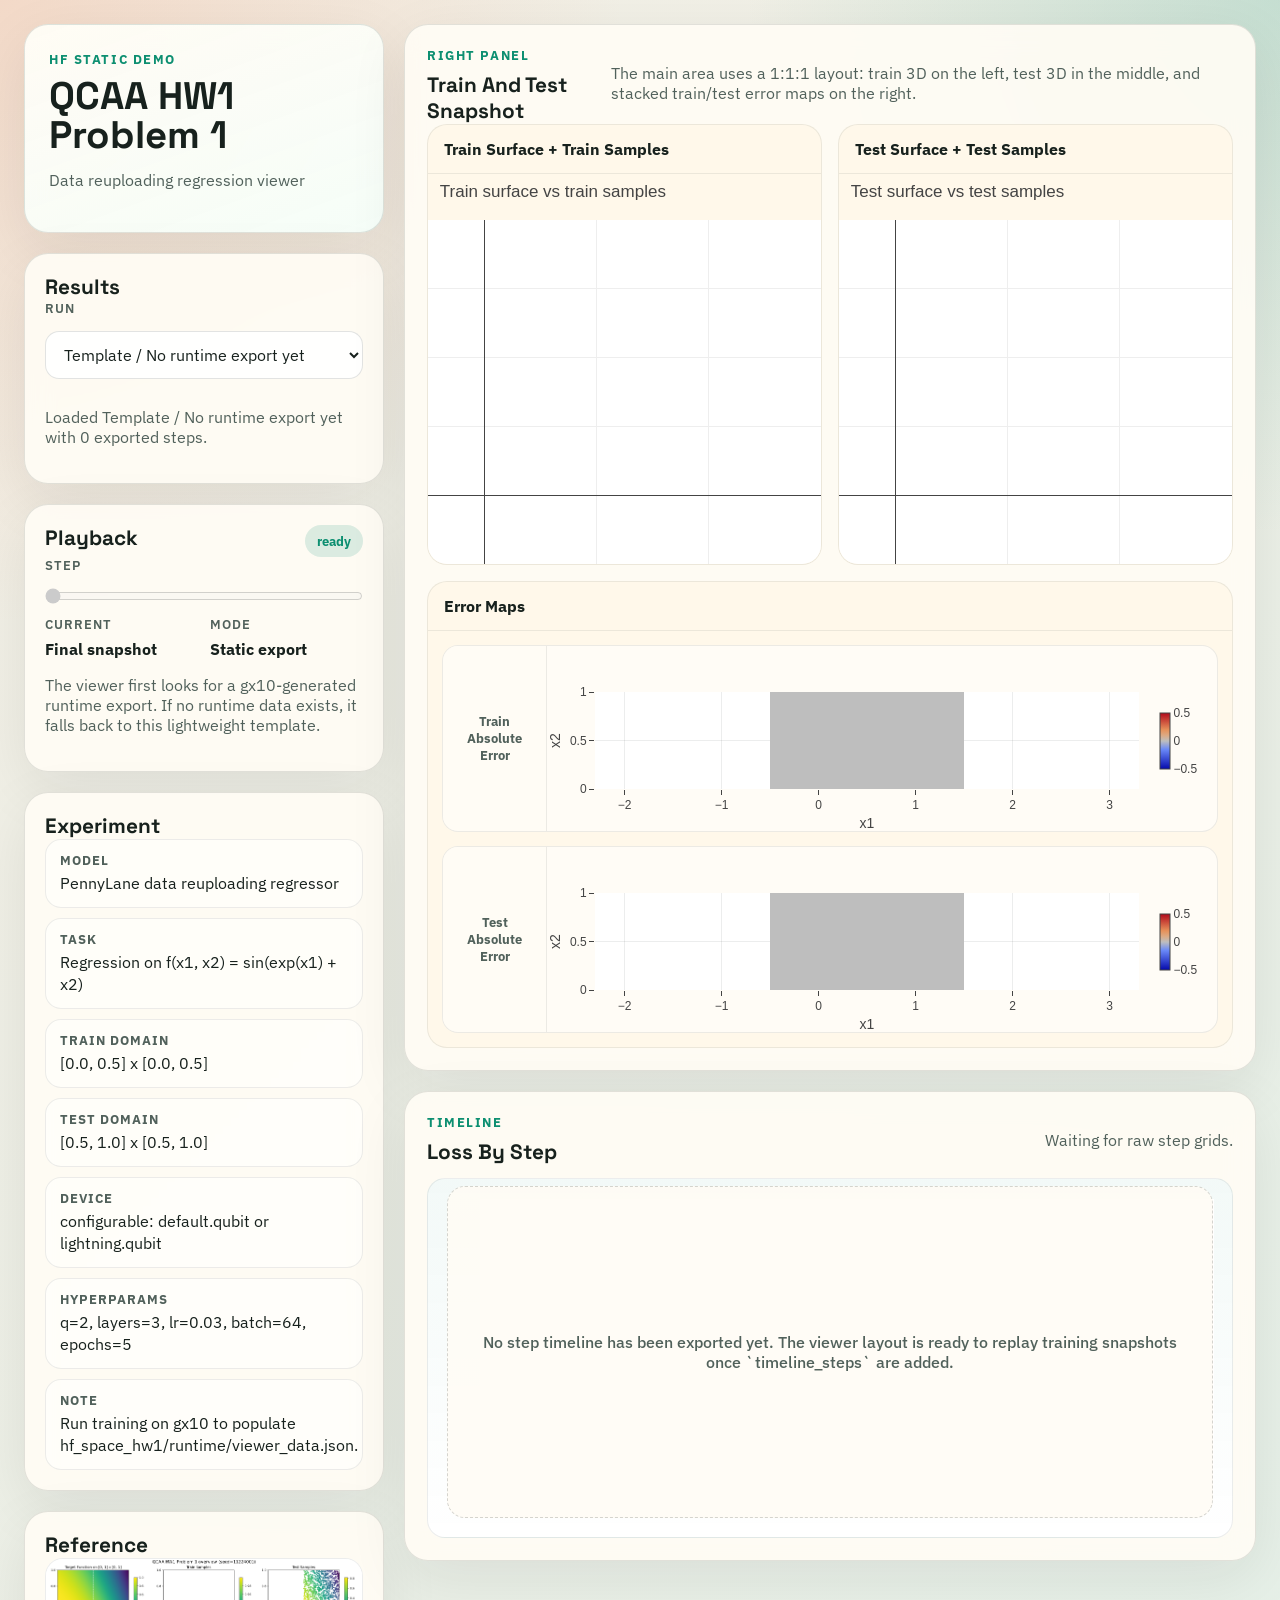
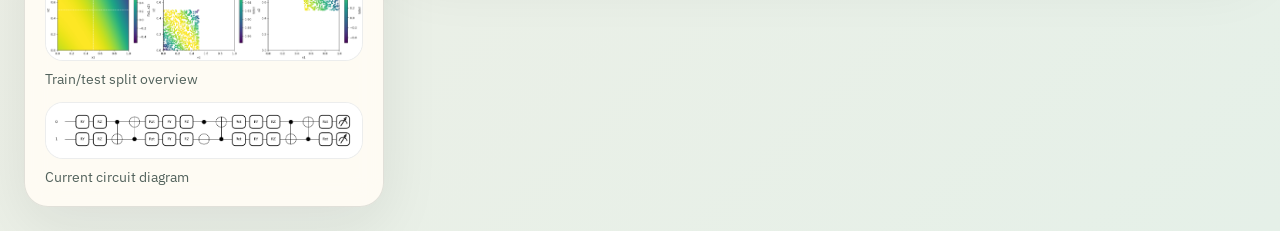
==== hf_space_hw1/index.html @ b0108cc0 "Improve HW1 train-test viewer layout" ====
<!doctype html>
<html lang="en">
  <head>
    <meta charset="utf-8" />
    <meta name="viewport" content="width=device-width, initial-scale=1" />
    <title>HW1 QML Viewer</title>
    <link rel="preconnect" href="https://fonts.googleapis.com" />
    <link rel="preconnect" href="https://fonts.gstatic.com" crossorigin />
    <link
      href="https://fonts.googleapis.com/css2?family=IBM+Plex+Sans:wght@400;500;600;700&family=Space+Grotesk:wght@500;700&display=swap"
      rel="stylesheet"
    />
    <script src="https://cdn.plot.ly/plotly-2.35.2.min.js"></script>
    <link rel="stylesheet" href="styles.css" />
  </head>
  <body>
    <div class="page-shell">
      <aside class="control-rail">
        <div class="hero-card">
          <p class="eyebrow">HF Static Demo</p>
          <h1 id="page-title">HW1 QML Viewer</h1>
          <p id="page-subtitle" class="muted">
            Loading experiment summary...
          </p>
        </div>

        <div class="panel-card">
          <div class="panel-header">
            <h2>Results</h2>
          </div>
          <label class="slider-label" for="run-select">Run</label>
          <select id="run-select" class="run-select"></select>
          <p id="run-note" class="muted">
            Choose a runtime export to compare different hyperparameters.
          </p>
        </div>

        <div class="panel-card">
          <div class="panel-header">
            <h2>Playback</h2>
            <span id="export-status" class="status-pill">loading</span>
          </div>
          <div id="loading-panel" class="loading-panel" hidden>
            <div class="loading-meta">
              <strong id="loading-label">Preparing viewer…</strong>
              <span id="loading-percent">0%</span>
            </div>
            <div class="loading-track" aria-hidden="true">
              <div id="loading-bar" class="loading-bar"></div>
            </div>
          </div>
          <label class="slider-label" for="step-slider">Step</label>
          <input id="step-slider" type="range" min="0" max="0" value="0" disabled />
          <div class="step-meta">
            <div>
              <span class="meta-label">Current</span>
              <strong id="current-step-label">Final snapshot</strong>
            </div>
            <div>
              <span class="meta-label">Mode</span>
              <strong id="playback-mode">Static export</strong>
            </div>
          </div>
          <p id="playback-note" class="muted">
            This export currently ships with one final view and is ready to accept
            future trajectory snapshots.
          </p>
        </div>

        <div class="panel-card">
          <div class="panel-header">
            <h2>Experiment</h2>
          </div>
          <dl id="experiment-meta" class="meta-list"></dl>
        </div>

        <div class="panel-card">
          <div class="panel-header">
            <h2>Reference</h2>
          </div>
          <div class="reference-stack">
            <figure class="reference-figure">
              <img id="overview-image" alt="Data overview" />
              <figcaption>Train/test split overview</figcaption>
            </figure>
            <figure class="reference-figure">
              <img id="circuit-image" alt="Circuit diagram" />
              <figcaption>Current circuit diagram</figcaption>
            </figure>
          </div>
        </div>
      </aside>

      <main class="content-pane">
        <section class="canvas-card">
          <div class="section-heading">
            <div>
              <p class="eyebrow">Right Panel</p>
              <h2>Train And Test Snapshot</h2>
            </div>
            <p class="muted">
              The main area uses a 1:1:1 layout: train 3D on the left, test 3D
              in the middle, and stacked train/test error maps on the right.
            </p>
          </div>
          <div class="heatmap-grid">
            <article class="heatmap-card">
              <div class="heatmap-header">Train Surface + Train Samples</div>
              <div id="train-overlay-plot" class="plot-surface plot-surface-hero"></div>
            </article>
            <article class="heatmap-card">
              <div class="heatmap-header">Test Surface + Test Samples</div>
              <div id="test-overlay-plot" class="plot-surface plot-surface-hero"></div>
            </article>
            <article class="heatmap-card error-column-card">
              <div class="heatmap-header">Error Maps</div>
              <div class="error-column">
                <div class="error-panel">
                  <div class="error-panel-title">Train Absolute Error</div>
                  <div id="train-error-plot" class="plot-surface plot-surface-tall"></div>
                </div>
                <div class="error-panel">
                  <div class="error-panel-title">Test Absolute Error</div>
                  <div id="test-error-plot" class="plot-surface plot-surface-tall"></div>
                </div>
              </div>
            </article>
          </div>
        </section>

        <section class="canvas-card">
          <div class="section-heading">
            <div>
              <p class="eyebrow">Timeline</p>
              <h2>Loss By Step</h2>
            </div>
            <p id="timeline-caption" class="muted">
              Waiting for per-step trajectory export.
            </p>
          </div>
          <div class="chart-wrap">
            <div id="loss-chart" class="plot-surface plot-surface-wide"></div>
            <div id="chart-empty" class="chart-empty">
              No step timeline has been exported yet. The viewer layout is ready
              to replay training snapshots once `timeline_steps` are added.
            </div>
          </div>
        </section>
      </main>
    </div>

    <script src="app.js" type="module"></script>
  </body>
</html>
---- hf_space_hw1/styles.css ----
:root {
  --bg: #f4efe5;
  --bg-accent: #e5f0e8;
  --panel: rgba(255, 252, 245, 0.92);
  --panel-strong: rgba(255, 248, 234, 0.98);
  --text: #17211d;
  --muted: #51615b;
  --line: rgba(23, 33, 29, 0.12);
  --brand: #0d8f71;
  --brand-soft: rgba(13, 143, 113, 0.14);
  --accent: #ef8354;
  --shadow: 0 18px 60px rgba(20, 30, 28, 0.08);
}

* {
  box-sizing: border-box;
}

body {
  margin: 0;
  min-height: 100vh;
  font-family: "IBM Plex Sans", sans-serif;
  color: var(--text);
  background:
    radial-gradient(circle at top left, rgba(239, 131, 84, 0.2), transparent 28%),
    radial-gradient(circle at top right, rgba(13, 143, 113, 0.18), transparent 24%),
    linear-gradient(135deg, var(--bg) 0%, var(--bg-accent) 100%);
}

.page-shell {
  display: grid;
  grid-template-columns: minmax(300px, 360px) 1fr;
  gap: 20px;
  padding: 24px;
}

.control-rail,
.content-pane {
  display: flex;
  flex-direction: column;
  gap: 20px;
}

.hero-card,
.panel-card,
.canvas-card {
  border: 1px solid var(--line);
  background: var(--panel);
  backdrop-filter: blur(14px);
  border-radius: 24px;
  box-shadow: var(--shadow);
}

.hero-card {
  padding: 26px 24px;
  background: linear-gradient(160deg, rgba(255, 252, 245, 0.98), rgba(245, 255, 250, 0.94));
}

.panel-card {
  padding: 20px;
}

.canvas-card {
  padding: 22px;
}

.eyebrow {
  margin: 0 0 8px;
  font-size: 0.82rem;
  font-weight: 700;
  letter-spacing: 0.12em;
  text-transform: uppercase;
  color: var(--brand);
}

h1,
h2 {
  margin: 0;
  font-family: "Space Grotesk", sans-serif;
}

h1 {
  font-size: clamp(2rem, 3vw, 2.6rem);
  line-height: 1.02;
}

h2 {
  font-size: 1.3rem;
}

.muted {
  color: var(--muted);
}

.panel-header,
.section-heading {
  display: flex;
  align-items: flex-start;
  justify-content: space-between;
  gap: 16px;
}

.status-pill {
  display: inline-flex;
  align-items: center;
  justify-content: center;
  min-height: 32px;
  padding: 0 12px;
  border-radius: 999px;
  background: var(--brand-soft);
  color: var(--brand);
  font-size: 0.84rem;
  font-weight: 700;
}

.loading-panel {
  display: grid;
  gap: 8px;
  margin: 12px 0 16px;
}

.loading-panel[hidden] {
  display: none !important;
}

.loading-meta {
  display: flex;
  align-items: center;
  justify-content: space-between;
  gap: 12px;
  font-size: 0.92rem;
}

.loading-meta strong {
  font-size: 0.94rem;
}

.loading-track {
  overflow: hidden;
  width: 100%;
  height: 10px;
  border-radius: 999px;
  background: rgba(23, 33, 29, 0.08);
}

.loading-bar {
  width: 0%;
  height: 100%;
  border-radius: inherit;
  background: linear-gradient(90deg, var(--brand) 0%, var(--accent) 100%);
  transition: width 180ms ease;
}

.slider-label,
.meta-label {
  display: block;
  margin-bottom: 6px;
  font-size: 0.8rem;
  font-weight: 600;
  color: var(--muted);
  text-transform: uppercase;
  letter-spacing: 0.08em;
}

input[type="range"] {
  width: 100%;
  margin: 8px 0 12px;
  accent-color: var(--brand);
}

.run-select {
  width: 100%;
  margin: 8px 0 12px;
  padding: 12px 14px;
  border: 1px solid rgba(23, 33, 29, 0.12);
  border-radius: 14px;
  background: rgba(255, 255, 255, 0.9);
  color: var(--text);
  font: inherit;
}

.step-meta {
  display: grid;
  grid-template-columns: repeat(2, minmax(0, 1fr));
  gap: 12px;
  margin-bottom: 12px;
}

.step-meta strong {
  font-size: 1rem;
}

.meta-list {
  display: grid;
  grid-template-columns: minmax(0, 1fr);
  gap: 10px;
  margin: 0;
}

.meta-list div {
  display: grid;
  gap: 4px;
  padding: 12px 14px;
  border-radius: 16px;
  background: rgba(255, 255, 255, 0.55);
  border: 1px solid rgba(23, 33, 29, 0.08);
}

.meta-list dt {
  font-size: 0.8rem;
  font-weight: 700;
  color: var(--muted);
  text-transform: uppercase;
  letter-spacing: 0.08em;
}

.meta-list dd {
  margin: 0;
  font-size: 0.98rem;
  line-height: 1.4;
}

.reference-stack {
  display: grid;
  gap: 14px;
}

.reference-figure {
  margin: 0;
  display: grid;
  gap: 8px;
}

.reference-figure img {
  width: 100%;
  display: block;
  border-radius: 18px;
  border: 1px solid rgba(23, 33, 29, 0.08);
  background: white;
}

.reference-figure figcaption {
  font-size: 0.9rem;
  color: var(--muted);
}

.heatmap-grid {
  display: grid;
  grid-template-columns: repeat(3, minmax(0, 1fr));
  gap: 16px;
}

.heatmap-card {
  overflow: hidden;
  border-radius: 20px;
  border: 1px solid rgba(23, 33, 29, 0.08);
  background: var(--panel-strong);
}

.heatmap-header {
  padding: 14px 16px;
  font-weight: 700;
  border-bottom: 1px solid rgba(23, 33, 29, 0.08);
}

.plot-surface {
  width: 100%;
  min-height: 360px;
}

.plot-surface-hero {
  min-height: 390px;
}

.plot-surface-tall {
  min-height: 185px;
}

.plot-surface-wide {
  min-height: 360px;
}

.chart-wrap {
  position: relative;
  min-height: 360px;
  padding: 12px 0 0;
}

#loss-chart {
  width: 100%;
  border-radius: 18px;
  border: 1px solid rgba(23, 33, 29, 0.08);
  background:
    linear-gradient(180deg, rgba(13, 143, 113, 0.05), rgba(13, 143, 113, 0)),
    white;
}

.chart-empty {
  position: absolute;
  inset: 20px;
  display: flex;
  align-items: center;
  justify-content: center;
  padding: 24px;
  text-align: center;
  border: 1px dashed rgba(23, 33, 29, 0.18);
  border-radius: 18px;
  background: rgba(255, 252, 245, 0.85);
  color: var(--muted);
  font-weight: 500;
  z-index: 2;
}

.chart-empty[hidden] {
  display: none !important;
}

.error-column-card {
  display: flex;
  flex-direction: column;
}

.error-column {
  display: grid;
  grid-template-rows: repeat(2, minmax(0, 1fr));
  gap: 14px;
  padding: 14px;
}

.error-panel {
  display: grid;
  grid-template-columns: 104px minmax(0, 1fr);
  overflow: hidden;
  border-radius: 16px;
  border: 1px solid rgba(23, 33, 29, 0.08);
  background: rgba(255, 255, 255, 0.55);
}

.error-panel-title {
  display: flex;
  align-items: center;
  justify-content: center;
  padding: 12px 10px;
  font-size: 0.82rem;
  font-weight: 700;
  text-align: center;
  color: var(--muted);
  border-right: 1px solid rgba(23, 33, 29, 0.08);
  background: rgba(255, 252, 245, 0.72);
}

@media (max-width: 1500px) {
  .heatmap-grid {
    grid-template-columns: repeat(2, minmax(0, 1fr));
  }

  .error-column-card {
    grid-column: 1 / -1;
  }
}

@media (max-width: 1100px) {
  .page-shell {
    grid-template-columns: 1fr;
  }

  .heatmap-grid {
    grid-template-columns: 1fr;
  }
}
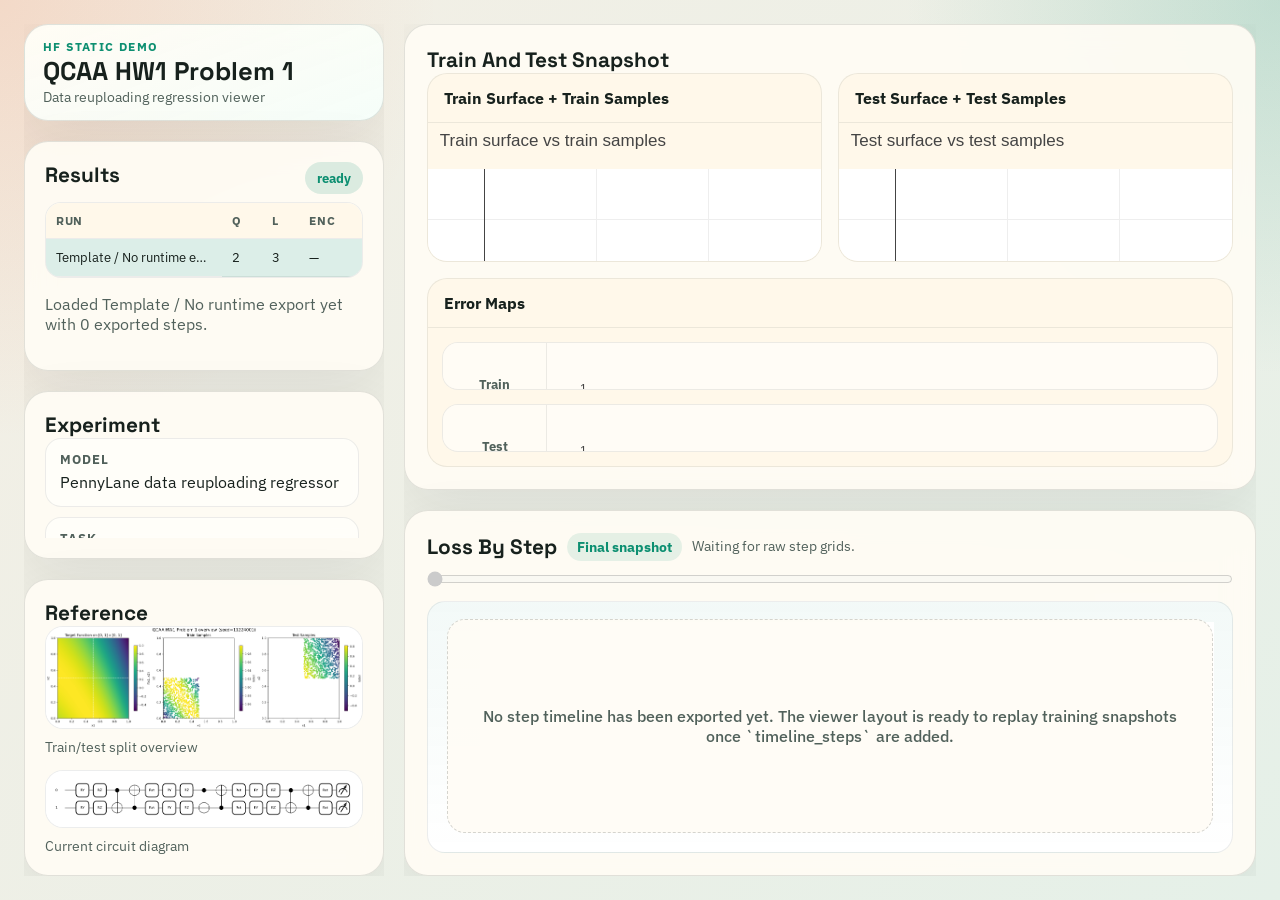
==== commit 82c58647: "Refine HW1 viewer dashboard layout" ====
--- a/hf_space_hw1/index.html
+++ b/hf_space_hw1/index.html
@@ -27,17 +27,6 @@
         <div class="panel-card">
           <div class="panel-header">
             <h2>Results</h2>
-          </div>
-          <label class="slider-label" for="run-select">Run</label>
-          <select id="run-select" class="run-select"></select>
-          <p id="run-note" class="muted">
-            Choose a runtime export to compare different hyperparameters.
-          </p>
-        </div>
-
-        <div class="panel-card">
-          <div class="panel-header">
-            <h2>Playback</h2>
             <span id="export-status" class="status-pill">loading</span>
           </div>
           <div id="loading-panel" class="loading-panel" hidden>
@@ -49,29 +38,34 @@
               <div id="loading-bar" class="loading-bar"></div>
             </div>
           </div>
-          <label class="slider-label" for="step-slider">Step</label>
-          <input id="step-slider" type="range" min="0" max="0" value="0" disabled />
-          <div class="step-meta">
-            <div>
-              <span class="meta-label">Current</span>
-              <strong id="current-step-label">Final snapshot</strong>
-            </div>
-            <div>
-              <span class="meta-label">Mode</span>
-              <strong id="playback-mode">Static export</strong>
-            </div>
+          <label class="slider-label hidden-control" for="run-select">Run</label>
+          <select id="run-select" class="run-select hidden-control"></select>
+          <div class="results-table-wrap">
+            <table class="results-table">
+              <thead>
+                <tr>
+                  <th>Run</th>
+                  <th>Q</th>
+                  <th>L</th>
+                  <th>Enc</th>
+                  <th>Params</th>
+                  <th>Train</th>
+                  <th>Test</th>
+                </tr>
+              </thead>
+              <tbody id="results-table-body"></tbody>
+            </table>
           </div>
-          <p id="playback-note" class="muted">
-            This export currently ships with one final view and is ready to accept
-            future trajectory snapshots.
+          <p id="run-note" class="muted">
+            Choose a runtime export to compare different hyperparameters.
           </p>
         </div>
 
-        <div class="panel-card">
+        <div class="panel-card experiment-card">
           <div class="panel-header">
             <h2>Experiment</h2>
           </div>
-          <dl id="experiment-meta" class="meta-list"></dl>
+          <dl id="experiment-meta" class="meta-list experiment-scroll"></dl>
         </div>
 
         <div class="panel-card">
@@ -95,13 +89,8 @@
         <section class="canvas-card">
           <div class="section-heading">
             <div>
-              <p class="eyebrow">Right Panel</p>
               <h2>Train And Test Snapshot</h2>
             </div>
-            <p class="muted">
-              The main area uses a 1:1:1 layout: train 3D on the left, test 3D
-              in the middle, and stacked train/test error maps on the right.
-            </p>
           </div>
           <div class="heatmap-grid">
             <article class="heatmap-card">
@@ -131,12 +120,17 @@
         <section class="canvas-card">
           <div class="section-heading">
             <div>
-              <p class="eyebrow">Timeline</p>
-              <h2>Loss By Step</h2>
+              <div class="timeline-title-row">
+                <h2>Loss By Step</h2>
+                <span id="current-step-label" class="timeline-title-pill">Final snapshot</span>
+                <span id="timeline-caption" class="timeline-title-metrics">
+                  Waiting for per-step trajectory export.
+                </span>
+              </div>
             </div>
-            <p id="timeline-caption" class="muted">
-              Waiting for per-step trajectory export.
-            </p>
+          </div>
+          <div class="timeline-controls">
+            <input id="step-slider" type="range" min="0" max="0" value="0" disabled />
           </div>
           <div class="chart-wrap">
             <div id="loss-chart" class="plot-surface plot-surface-wide"></div>
--- a/hf_space_hw1/styles.css
+++ b/hf_space_hw1/styles.css
@@ -18,7 +18,8 @@
 
 body {
   margin: 0;
-  min-height: 100vh;
+  height: 100vh;
+  overflow: hidden;
   font-family: "IBM Plex Sans", sans-serif;
   color: var(--text);
   background:
@@ -32,6 +33,8 @@
   grid-template-columns: minmax(300px, 360px) 1fr;
   gap: 20px;
   padding: 24px;
+  height: 100vh;
+  min-height: 0;
 }
 
 .control-rail,
@@ -39,6 +42,8 @@
   display: flex;
   flex-direction: column;
   gap: 20px;
+  min-height: 0;
+  overflow: hidden;
 }
 
 .hero-card,
@@ -52,7 +57,7 @@
 }
 
 .hero-card {
-  padding: 26px 24px;
+  padding: 14px 18px;
   background: linear-gradient(160deg, rgba(255, 252, 245, 0.98), rgba(245, 255, 250, 0.94));
 }
 
@@ -62,11 +67,12 @@
 
 .canvas-card {
   padding: 22px;
+  min-height: 0;
 }
 
 .eyebrow {
-  margin: 0 0 8px;
-  font-size: 0.82rem;
+  margin: 0 0 4px;
+  font-size: 0.72rem;
   font-weight: 700;
   letter-spacing: 0.12em;
   text-transform: uppercase;
@@ -80,8 +86,8 @@
 }
 
 h1 {
-  font-size: clamp(2rem, 3vw, 2.6rem);
-  line-height: 1.02;
+  font-size: clamp(1.35rem, 2vw, 1.8rem);
+  line-height: 1.05;
 }
 
 h2 {
@@ -90,6 +96,12 @@
 
 .muted {
   color: var(--muted);
+}
+
+.hero-card .muted {
+  margin: 4px 0 0;
+  font-size: 0.88rem;
+  line-height: 1.25;
 }
 
 .panel-header,
@@ -179,6 +191,69 @@
   font: inherit;
 }
 
+.hidden-control {
+  display: none !important;
+}
+
+.results-table-wrap {
+  overflow-x: auto;
+  overflow-y: auto;
+  margin: 8px 0 12px;
+  border: 1px solid rgba(23, 33, 29, 0.08);
+  border-radius: 16px;
+  background: rgba(255, 255, 255, 0.7);
+  max-height: 26vh;
+}
+
+.results-table {
+  width: 100%;
+  min-width: 560px;
+  border-collapse: collapse;
+  font-size: 0.8rem;
+}
+
+.results-table th,
+.results-table td {
+  padding: 10px 10px;
+  text-align: left;
+  border-bottom: 1px solid rgba(23, 33, 29, 0.08);
+  white-space: nowrap;
+}
+
+.results-table th {
+  position: sticky;
+  top: 0;
+  z-index: 1;
+  background: rgba(255, 248, 234, 0.98);
+  font-size: 0.74rem;
+  letter-spacing: 0.06em;
+  text-transform: uppercase;
+  color: var(--muted);
+}
+
+.results-table tbody tr {
+  cursor: pointer;
+  transition: background 160ms ease, color 160ms ease;
+}
+
+.results-table tbody tr:hover {
+  background: rgba(13, 143, 113, 0.08);
+}
+
+.results-table tbody tr.is-selected {
+  background: rgba(13, 143, 113, 0.14);
+}
+
+.results-table td.metric-cell {
+  font-variant-numeric: tabular-nums;
+}
+
+.results-table td.run-cell {
+  max-width: 132px;
+  overflow: hidden;
+  text-overflow: ellipsis;
+}
+
 .step-meta {
   display: grid;
   grid-template-columns: repeat(2, minmax(0, 1fr));
@@ -190,11 +265,80 @@
   font-size: 1rem;
 }
 
+.timeline-controls {
+  display: grid;
+  gap: 4px;
+  margin-top: 2px;
+  flex: 0 0 auto;
+}
+
+.timeline-meta-row {
+  display: flex;
+  flex-wrap: wrap;
+  gap: 8px;
+}
+
+.timeline-meta-item {
+  display: inline-flex;
+  align-items: flex-start;
+  gap: 8px;
+  padding: 7px 9px;
+  border-radius: 14px;
+  background: rgba(255, 255, 255, 0.6);
+  border: 1px solid rgba(23, 33, 29, 0.08);
+}
+
+.timeline-meta-item strong {
+  font-size: 0.95rem;
+}
+
+.timeline-title-row {
+  display: flex;
+  align-items: center;
+  gap: 10px;
+  flex-wrap: wrap;
+}
+
+.timeline-title-pill {
+  display: inline-flex;
+  align-items: center;
+  min-height: 28px;
+  padding: 0 10px;
+  border-radius: 999px;
+  background: rgba(13, 143, 113, 0.1);
+  color: var(--brand);
+  font-size: 0.85rem;
+  font-weight: 700;
+}
+
+.timeline-title-metrics {
+  font-size: 0.88rem;
+  line-height: 1.25;
+  color: var(--muted);
+}
+
+.section-heading-compact {
+  margin-top: 2px;
+}
+
 .meta-list {
   display: grid;
   grid-template-columns: minmax(0, 1fr);
   gap: 10px;
   margin: 0;
+}
+
+.experiment-card {
+  display: flex;
+  flex-direction: column;
+  flex: 1 1 auto;
+  min-height: 0;
+}
+
+.experiment-scroll {
+  overflow: auto;
+  min-height: 0;
+  padding-right: 4px;
 }
 
 .meta-list div {
@@ -248,13 +392,19 @@
   display: grid;
   grid-template-columns: repeat(3, minmax(0, 1fr));
   gap: 16px;
+  flex: 1 1 auto;
+  min-height: 0;
+  align-items: stretch;
 }
 
 .heatmap-card {
+  display: flex;
+  flex-direction: column;
   overflow: hidden;
   border-radius: 20px;
   border: 1px solid rgba(23, 33, 29, 0.08);
   background: var(--panel-strong);
+  min-height: 0;
 }
 
 .heatmap-header {
@@ -269,25 +419,31 @@
 }
 
 .plot-surface-hero {
-  min-height: 390px;
+  min-height: clamp(230px, 33vh, 380px);
+  flex: 1 1 auto;
 }
 
 .plot-surface-tall {
-  min-height: 185px;
+  min-height: clamp(104px, 13vh, 154px);
 }
 
 .plot-surface-wide {
-  min-height: 360px;
+  min-height: clamp(168px, 22vh, 250px);
+  height: 100%;
 }
 
 .chart-wrap {
   position: relative;
-  min-height: 360px;
-  padding: 12px 0 0;
+  min-height: 0;
+  padding: 2px 0 0;
+  flex: 1 1 auto;
+  display: flex;
 }
 
 #loss-chart {
   width: 100%;
+  height: 100%;
+  min-height: 0;
   border-radius: 18px;
   border: 1px solid rgba(23, 33, 29, 0.08);
   background:
@@ -325,6 +481,8 @@
   grid-template-rows: repeat(2, minmax(0, 1fr));
   gap: 14px;
   padding: 14px;
+  flex: 1 1 auto;
+  min-height: 0;
 }
 
 .error-panel {
@@ -349,6 +507,19 @@
   background: rgba(255, 252, 245, 0.72);
 }
 
+.content-pane > .canvas-card:first-child {
+  flex: 1 1 56%;
+  display: flex;
+  flex-direction: column;
+}
+
+.content-pane > .canvas-card:last-child {
+  flex: 1 1 44%;
+  display: flex;
+  flex-direction: column;
+  min-height: 0;
+}
+
 @media (max-width: 1500px) {
   .heatmap-grid {
     grid-template-columns: repeat(2, minmax(0, 1fr));
@@ -360,11 +531,22 @@
 }
 
 @media (max-width: 1100px) {
+  body {
+    height: auto;
+    overflow: auto;
+  }
+
   .page-shell {
     grid-template-columns: 1fr;
+    height: auto;
   }
 
   .heatmap-grid {
     grid-template-columns: 1fr;
   }
-}
+
+  .control-rail,
+  .content-pane {
+    overflow: visible;
+  }
+}
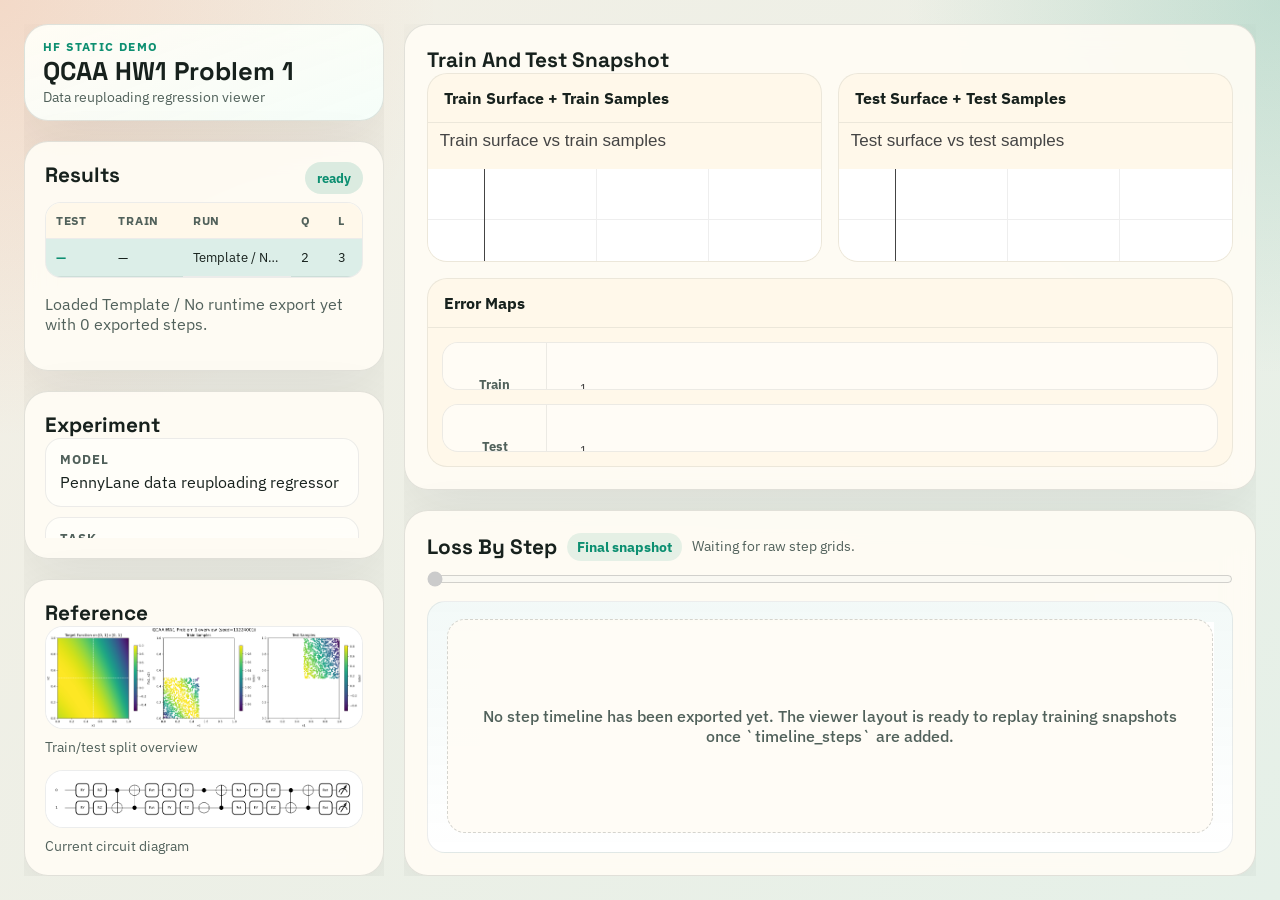
==== commit 37b4732d: "Tighten HW1 viewer layout and results table" ====
--- a/hf_space_hw1/index.html
+++ b/hf_space_hw1/index.html
@@ -44,13 +44,11 @@
             <table class="results-table">
               <thead>
                 <tr>
+                  <th>Test</th>
+                  <th>Train</th>
                   <th>Run</th>
                   <th>Q</th>
                   <th>L</th>
-                  <th>Enc</th>
-                  <th>Params</th>
-                  <th>Train</th>
-                  <th>Test</th>
                 </tr>
               </thead>
               <tbody id="results-table-body"></tbody>
--- a/hf_space_hw1/styles.css
+++ b/hf_space_hw1/styles.css
@@ -207,7 +207,7 @@
 
 .results-table {
   width: 100%;
-  min-width: 560px;
+  min-width: 100%;
   border-collapse: collapse;
   font-size: 0.8rem;
 }
@@ -248,8 +248,13 @@
   font-variant-numeric: tabular-nums;
 }
 
+.results-table td.metric-cell-strong {
+  font-weight: 700;
+  color: var(--brand);
+}
+
 .results-table td.run-cell {
-  max-width: 132px;
+  max-width: 88px;
   overflow: hidden;
   text-overflow: ellipsis;
 }
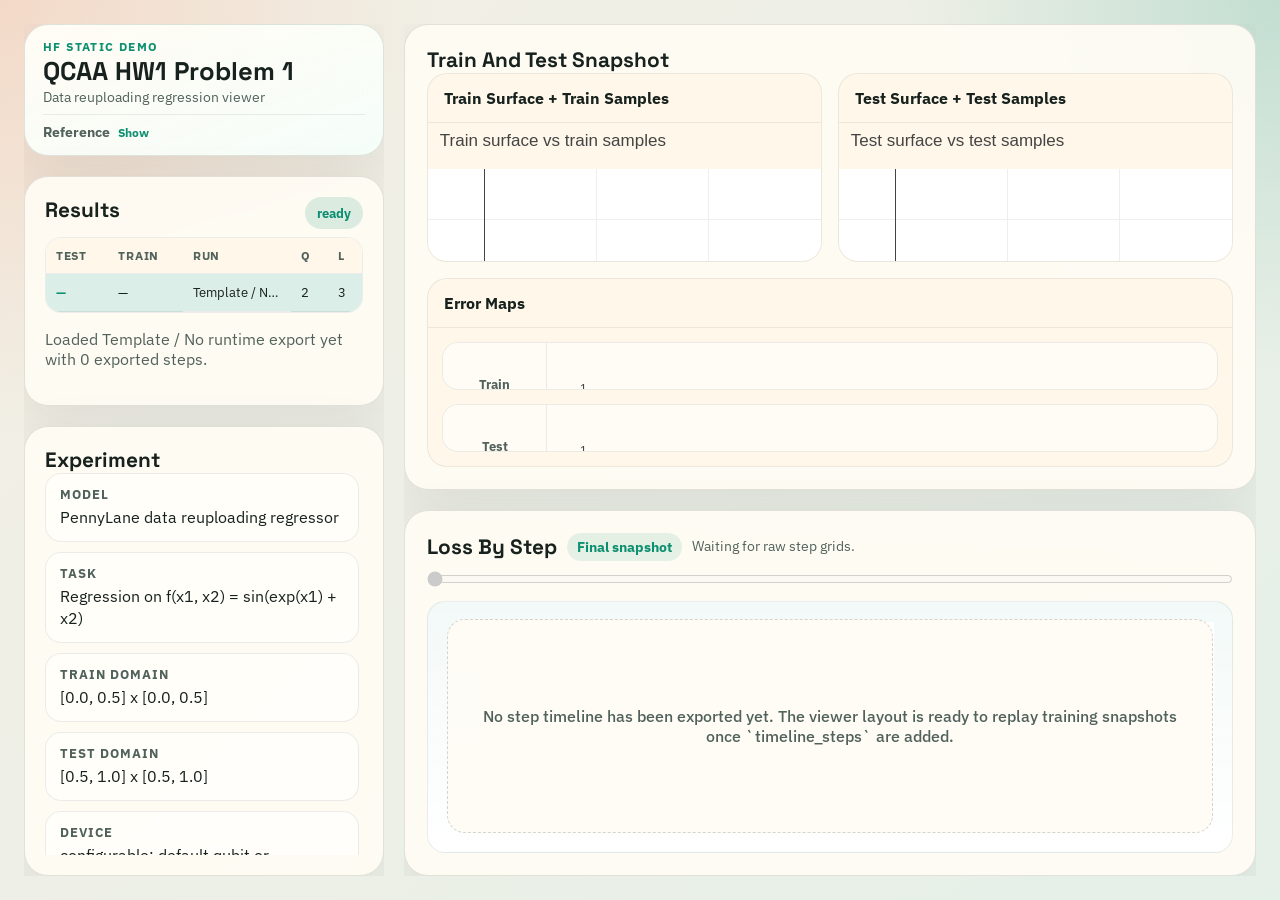
==== commit 9a6e3781: "Add lightbox previews to HW1 references" ====
--- a/hf_space_hw1/index.html
+++ b/hf_space_hw1/index.html
@@ -22,6 +22,29 @@
           <p id="page-subtitle" class="muted">
             Loading experiment summary...
           </p>
+          <details class="hero-reference">
+            <summary>Reference</summary>
+            <div class="reference-stack hero-reference-stack">
+              <figure class="reference-figure">
+                <img
+                  id="overview-image"
+                  class="previewable-image"
+                  alt="Data overview"
+                  data-preview-caption="Train/test split overview"
+                />
+                <figcaption>Train/test split overview</figcaption>
+              </figure>
+              <figure class="reference-figure">
+                <img
+                  id="circuit-image"
+                  class="previewable-image"
+                  alt="Circuit diagram"
+                  data-preview-caption="Current circuit diagram"
+                />
+                <figcaption>Current circuit diagram</figcaption>
+              </figure>
+            </div>
+          </details>
         </div>
 
         <div class="panel-card">
@@ -66,21 +89,6 @@
           <dl id="experiment-meta" class="meta-list experiment-scroll"></dl>
         </div>
 
-        <div class="panel-card">
-          <div class="panel-header">
-            <h2>Reference</h2>
-          </div>
-          <div class="reference-stack">
-            <figure class="reference-figure">
-              <img id="overview-image" alt="Data overview" />
-              <figcaption>Train/test split overview</figcaption>
-            </figure>
-            <figure class="reference-figure">
-              <img id="circuit-image" alt="Circuit diagram" />
-              <figcaption>Current circuit diagram</figcaption>
-            </figure>
-          </div>
-        </div>
       </aside>
 
       <main class="content-pane">
@@ -141,6 +149,22 @@
       </main>
     </div>
 
+    <div id="image-lightbox" class="image-lightbox" hidden aria-hidden="true">
+      <div class="image-lightbox-backdrop" data-lightbox-close="true"></div>
+      <div class="image-lightbox-dialog" role="dialog" aria-modal="true" aria-label="Image preview">
+        <button
+          id="image-lightbox-close"
+          class="image-lightbox-close"
+          type="button"
+          aria-label="Close image preview"
+        >
+          ×
+        </button>
+        <img id="image-lightbox-image" class="image-lightbox-image" alt="Preview" />
+        <p id="image-lightbox-caption" class="image-lightbox-caption"></p>
+      </div>
+    </div>
+
     <script src="app.js" type="module"></script>
   </body>
 </html>
--- a/hf_space_hw1/styles.css
+++ b/hf_space_hw1/styles.css
@@ -104,6 +104,39 @@
   line-height: 1.25;
 }
 
+.hero-reference {
+  margin-top: 8px;
+  border-top: 1px solid rgba(23, 33, 29, 0.08);
+  padding-top: 8px;
+}
+
+.hero-reference summary {
+  cursor: pointer;
+  font-size: 0.85rem;
+  font-weight: 700;
+  color: var(--muted);
+  list-style: none;
+}
+
+.hero-reference summary::-webkit-details-marker {
+  display: none;
+}
+
+.hero-reference summary::after {
+  content: "Show";
+  margin-left: 8px;
+  font-size: 0.78rem;
+  color: var(--brand);
+}
+
+.hero-reference[open] summary::after {
+  content: "Hide";
+}
+
+.hero-reference-stack {
+  margin-top: 10px;
+}
+
 .panel-header,
 .section-heading {
   display: flex;
@@ -386,11 +419,83 @@
   border-radius: 18px;
   border: 1px solid rgba(23, 33, 29, 0.08);
   background: white;
+  cursor: zoom-in;
+  transition: transform 160ms ease, box-shadow 160ms ease;
+}
+
+.reference-figure img:hover {
+  transform: translateY(-1px);
+  box-shadow: 0 12px 28px rgba(20, 30, 28, 0.14);
 }
 
 .reference-figure figcaption {
   font-size: 0.9rem;
   color: var(--muted);
+}
+
+.image-lightbox {
+  position: fixed;
+  inset: 0;
+  display: grid;
+  place-items: center;
+  padding: 24px;
+  z-index: 9999;
+}
+
+.image-lightbox[hidden] {
+  display: none !important;
+}
+
+.image-lightbox-backdrop {
+  position: absolute;
+  inset: 0;
+  background: rgba(23, 33, 29, 0.56);
+  backdrop-filter: blur(4px);
+}
+
+.image-lightbox-dialog {
+  position: relative;
+  z-index: 1;
+  display: grid;
+  gap: 10px;
+  width: min(92vw, 1120px);
+  max-height: calc(100vh - 48px);
+  padding: 18px 18px 14px;
+  border-radius: 24px;
+  border: 1px solid rgba(255, 255, 255, 0.2);
+  background: rgba(255, 252, 245, 0.98);
+  box-shadow: 0 32px 80px rgba(20, 30, 28, 0.35);
+}
+
+.image-lightbox-close {
+  position: absolute;
+  top: 10px;
+  right: 10px;
+  width: 36px;
+  height: 36px;
+  border: 0;
+  border-radius: 999px;
+  background: rgba(23, 33, 29, 0.08);
+  color: var(--text);
+  font-size: 1.5rem;
+  line-height: 1;
+  cursor: pointer;
+}
+
+.image-lightbox-image {
+  width: 100%;
+  height: auto;
+  max-height: calc(100vh - 132px);
+  object-fit: contain;
+  border-radius: 18px;
+  background: white;
+}
+
+.image-lightbox-caption {
+  margin: 0;
+  text-align: center;
+  color: var(--muted);
+  font-size: 0.92rem;
 }
 
 .heatmap-grid {
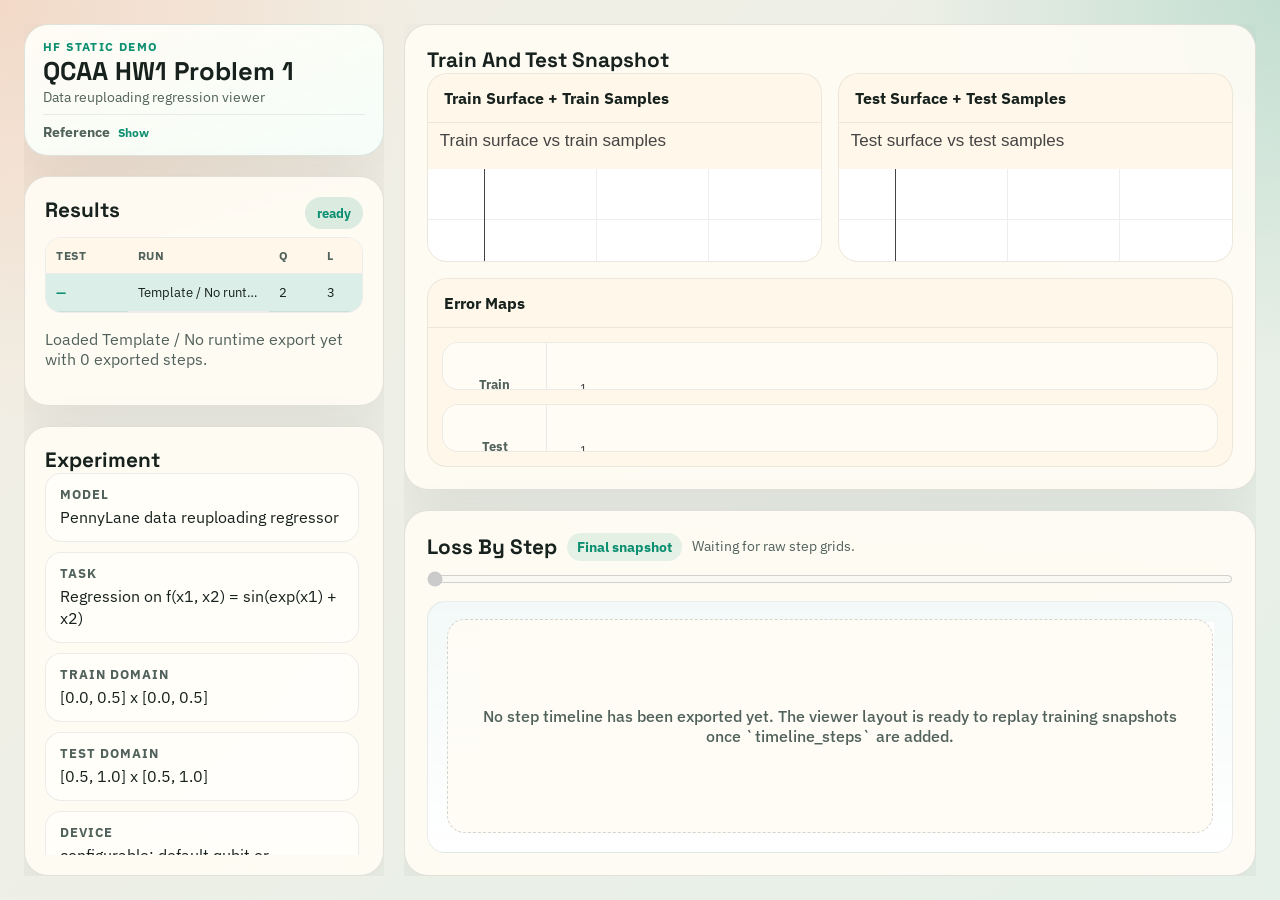
==== commit b8c096a4: "Organize HW1 structure and add Problem 2 scaffold" ====
--- a/hf_space_hw1/index.html
+++ b/hf_space_hw1/index.html
@@ -68,7 +68,6 @@
               <thead>
                 <tr>
                   <th>Test</th>
-                  <th>Train</th>
                   <th>Run</th>
                   <th>Q</th>
                   <th>L</th>
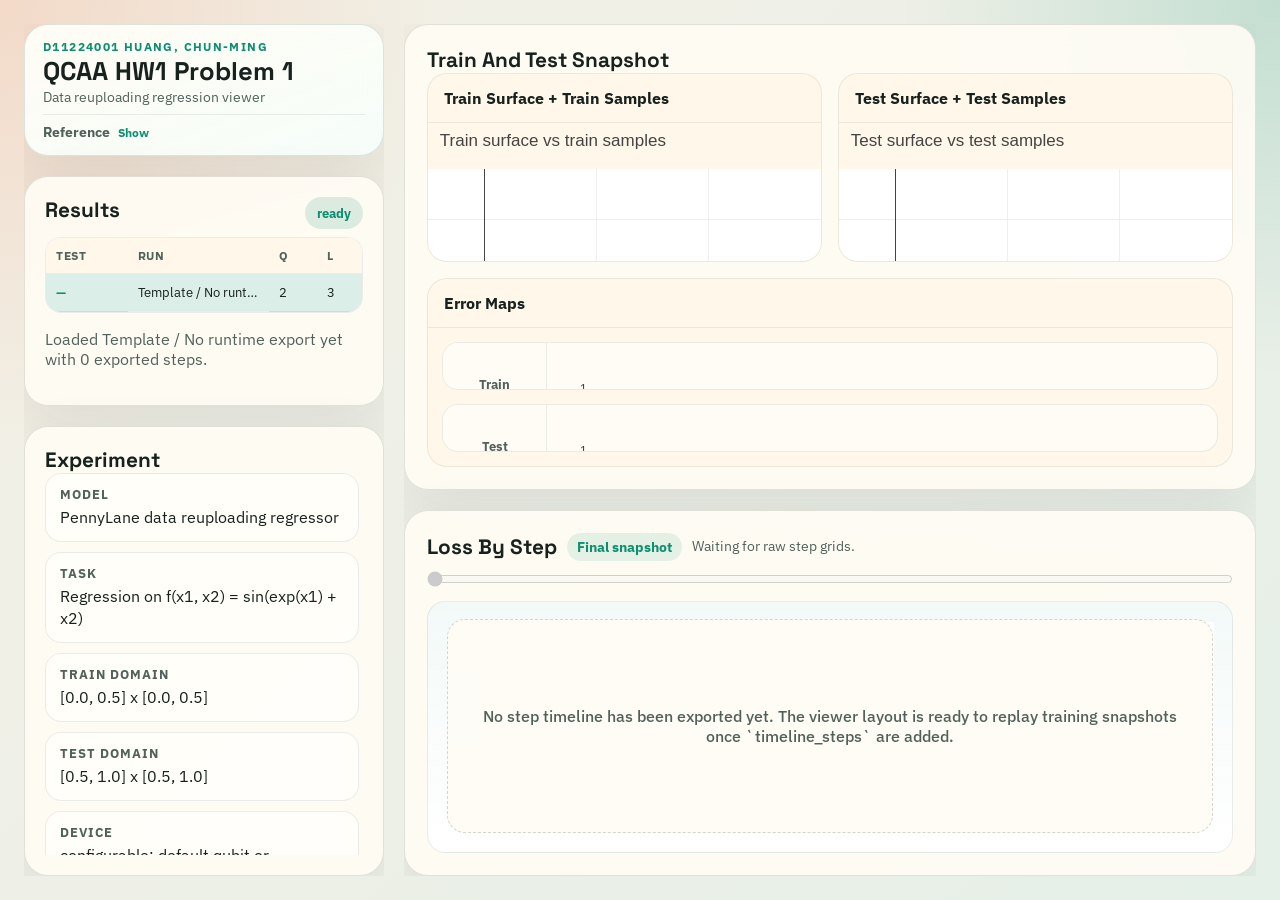
==== commit a92280af: "Polish HW1 viewer and add gx10 sweep preset" ====
--- a/hf_space_hw1/index.html
+++ b/hf_space_hw1/index.html
@@ -17,7 +17,7 @@
     <div class="page-shell">
       <aside class="control-rail">
         <div class="hero-card">
-          <p class="eyebrow">HF Static Demo</p>
+          <p class="eyebrow">D11224001 Huang, Chun-Ming</p>
           <h1 id="page-title">HW1 QML Viewer</h1>
           <p id="page-subtitle" class="muted">
             Loading experiment summary...
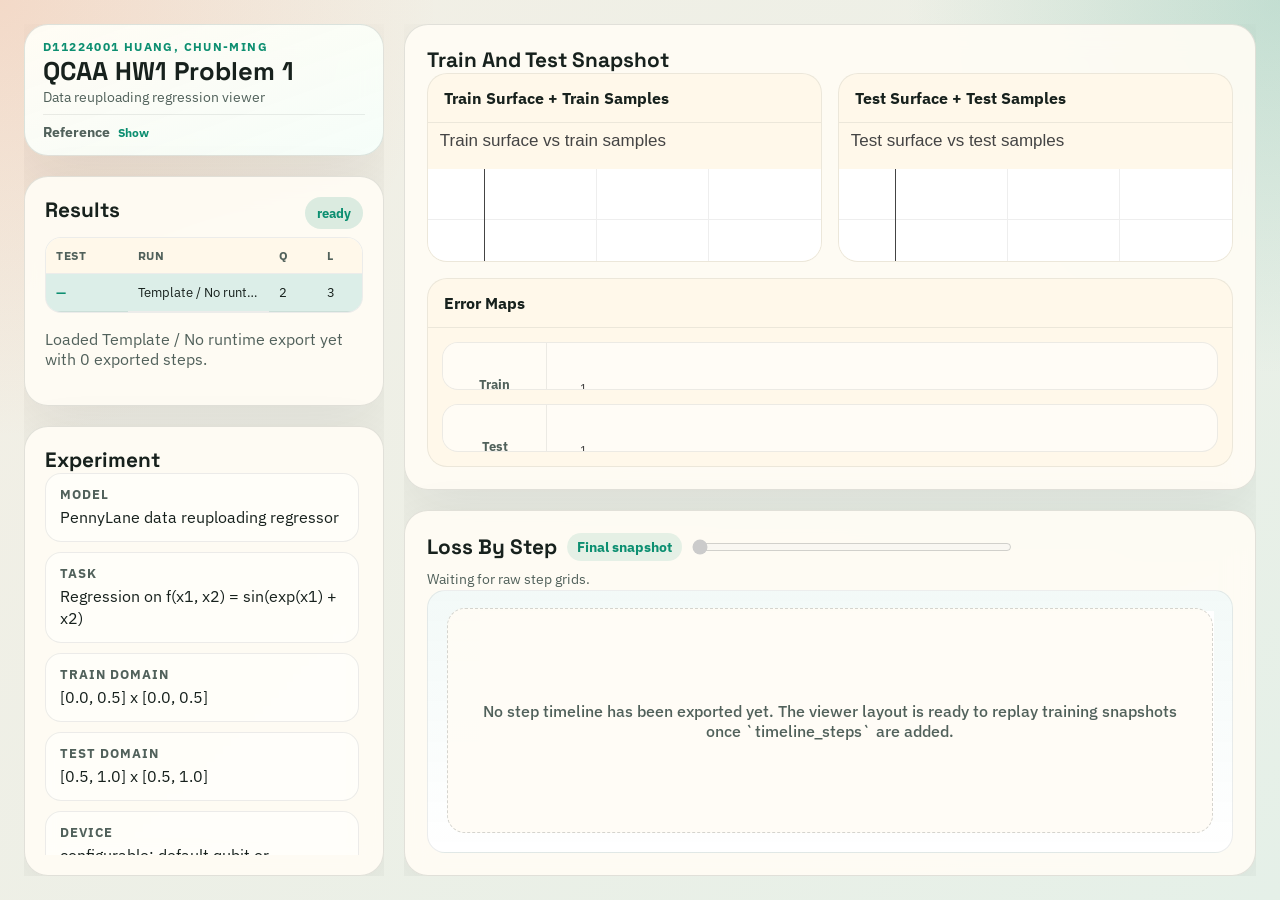
==== commit d4aeb910: "Polish viewer timeline controls and harden gx10 sync" ====
--- a/hf_space_hw1/index.html
+++ b/hf_space_hw1/index.html
@@ -128,14 +128,14 @@
               <div class="timeline-title-row">
                 <h2>Loss By Step</h2>
                 <span id="current-step-label" class="timeline-title-pill">Final snapshot</span>
+                <div class="timeline-slider-inline">
+                  <input id="step-slider" type="range" min="0" max="0" value="0" disabled />
+                </div>
                 <span id="timeline-caption" class="timeline-title-metrics">
                   Waiting for per-step trajectory export.
                 </span>
               </div>
             </div>
-          </div>
-          <div class="timeline-controls">
-            <input id="step-slider" type="range" min="0" max="0" value="0" disabled />
           </div>
           <div class="chart-wrap">
             <div id="loss-chart" class="plot-surface plot-surface-wide"></div>
--- a/hf_space_hw1/styles.css
+++ b/hf_space_hw1/styles.css
@@ -337,6 +337,19 @@
   flex-wrap: wrap;
 }
 
+.timeline-slider-inline {
+  display: flex;
+  align-items: center;
+  flex: 1 1 220px;
+  min-width: 180px;
+  max-width: 320px;
+}
+
+.timeline-slider-inline input[type="range"] {
+  width: 100%;
+  margin: 0;
+}
+
 .timeline-title-pill {
   display: inline-flex;
   align-items: center;
@@ -350,6 +363,7 @@
 }
 
 .timeline-title-metrics {
+  flex: 1 1 220px;
   font-size: 0.88rem;
   line-height: 1.25;
   color: var(--muted);
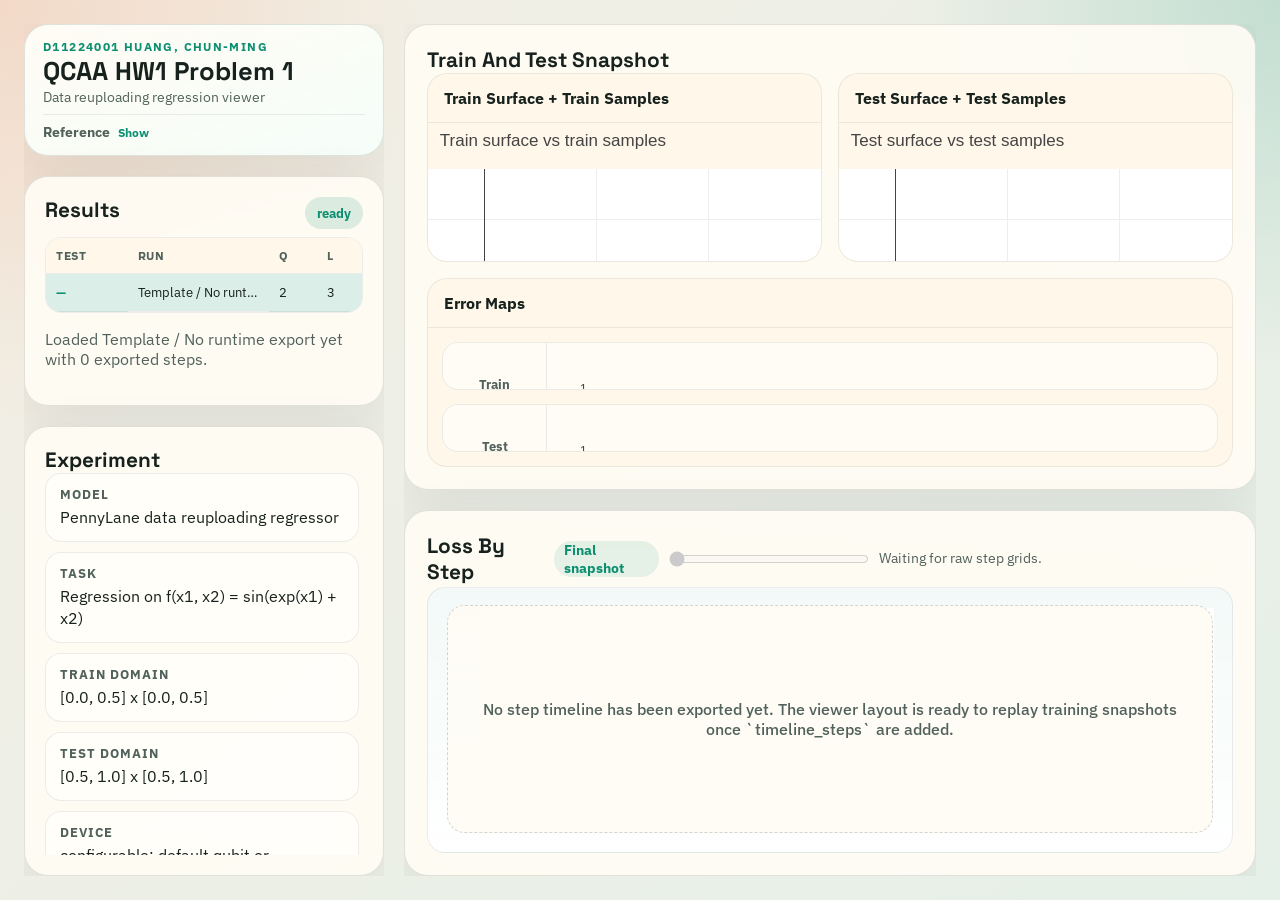
==== commit e168cdd1: "Add Fourier analysis and refine timeline layout" ====
--- a/hf_space_hw1/index.html
+++ b/hf_space_hw1/index.html
@@ -131,9 +131,17 @@
                 <div class="timeline-slider-inline">
                   <input id="step-slider" type="range" min="0" max="0" value="0" disabled />
                 </div>
-                <span id="timeline-caption" class="timeline-title-metrics">
-                  Waiting for per-step trajectory export.
-                </span>
+                <div id="timeline-metrics" class="timeline-metrics-row">
+                  <span id="timeline-caption" class="timeline-title-metrics timeline-title-metrics-status">
+                    Waiting for per-step trajectory export.
+                  </span>
+                  <span id="train-mse-pill" class="timeline-title-pill timeline-metric-pill" hidden>
+                    Train MSE —
+                  </span>
+                  <span id="test-mse-pill" class="timeline-title-pill timeline-metric-pill timeline-metric-pill-test" hidden>
+                    Test MSE —
+                  </span>
+                </div>
               </div>
             </div>
           </div>
--- a/hf_space_hw1/styles.css
+++ b/hf_space_hw1/styles.css
@@ -228,6 +228,10 @@
   display: none !important;
 }
 
+[hidden] {
+  display: none !important;
+}
+
 .results-table-wrap {
   overflow-x: auto;
   overflow-y: auto;
@@ -334,15 +338,16 @@
   display: flex;
   align-items: center;
   gap: 10px;
-  flex-wrap: wrap;
+  flex-wrap: nowrap;
+  min-width: 0;
 }
 
 .timeline-slider-inline {
   display: flex;
   align-items: center;
-  flex: 1 1 220px;
-  min-width: 180px;
-  max-width: 320px;
+  flex: 0 0 200px;
+  min-width: 160px;
+  max-width: 200px;
 }
 
 .timeline-slider-inline input[type="range"] {
@@ -363,10 +368,47 @@
 }
 
 .timeline-title-metrics {
-  flex: 1 1 220px;
   font-size: 0.88rem;
   line-height: 1.25;
   color: var(--muted);
+}
+
+.timeline-metrics-row {
+  display: inline-flex;
+  align-items: center;
+  gap: 8px;
+  flex: 0 1 auto;
+  min-width: 0;
+  flex-wrap: nowrap;
+}
+
+.timeline-title-metrics-status {
+  flex: 0 1 auto;
+  white-space: nowrap;
+}
+
+.timeline-metric-pill {
+  background: rgba(23, 33, 29, 0.06);
+  color: var(--text);
+  font-weight: 600;
+  white-space: nowrap;
+}
+
+.timeline-metric-pill-test {
+  background: rgba(239, 131, 84, 0.12);
+  color: #9a4d28;
+}
+
+@media (max-width: 1200px) {
+  .timeline-title-row {
+    flex-wrap: wrap;
+  }
+
+  .timeline-slider-inline {
+    flex: 1 1 220px;
+    min-width: 180px;
+    max-width: 320px;
+  }
 }
 
 .section-heading-compact {
